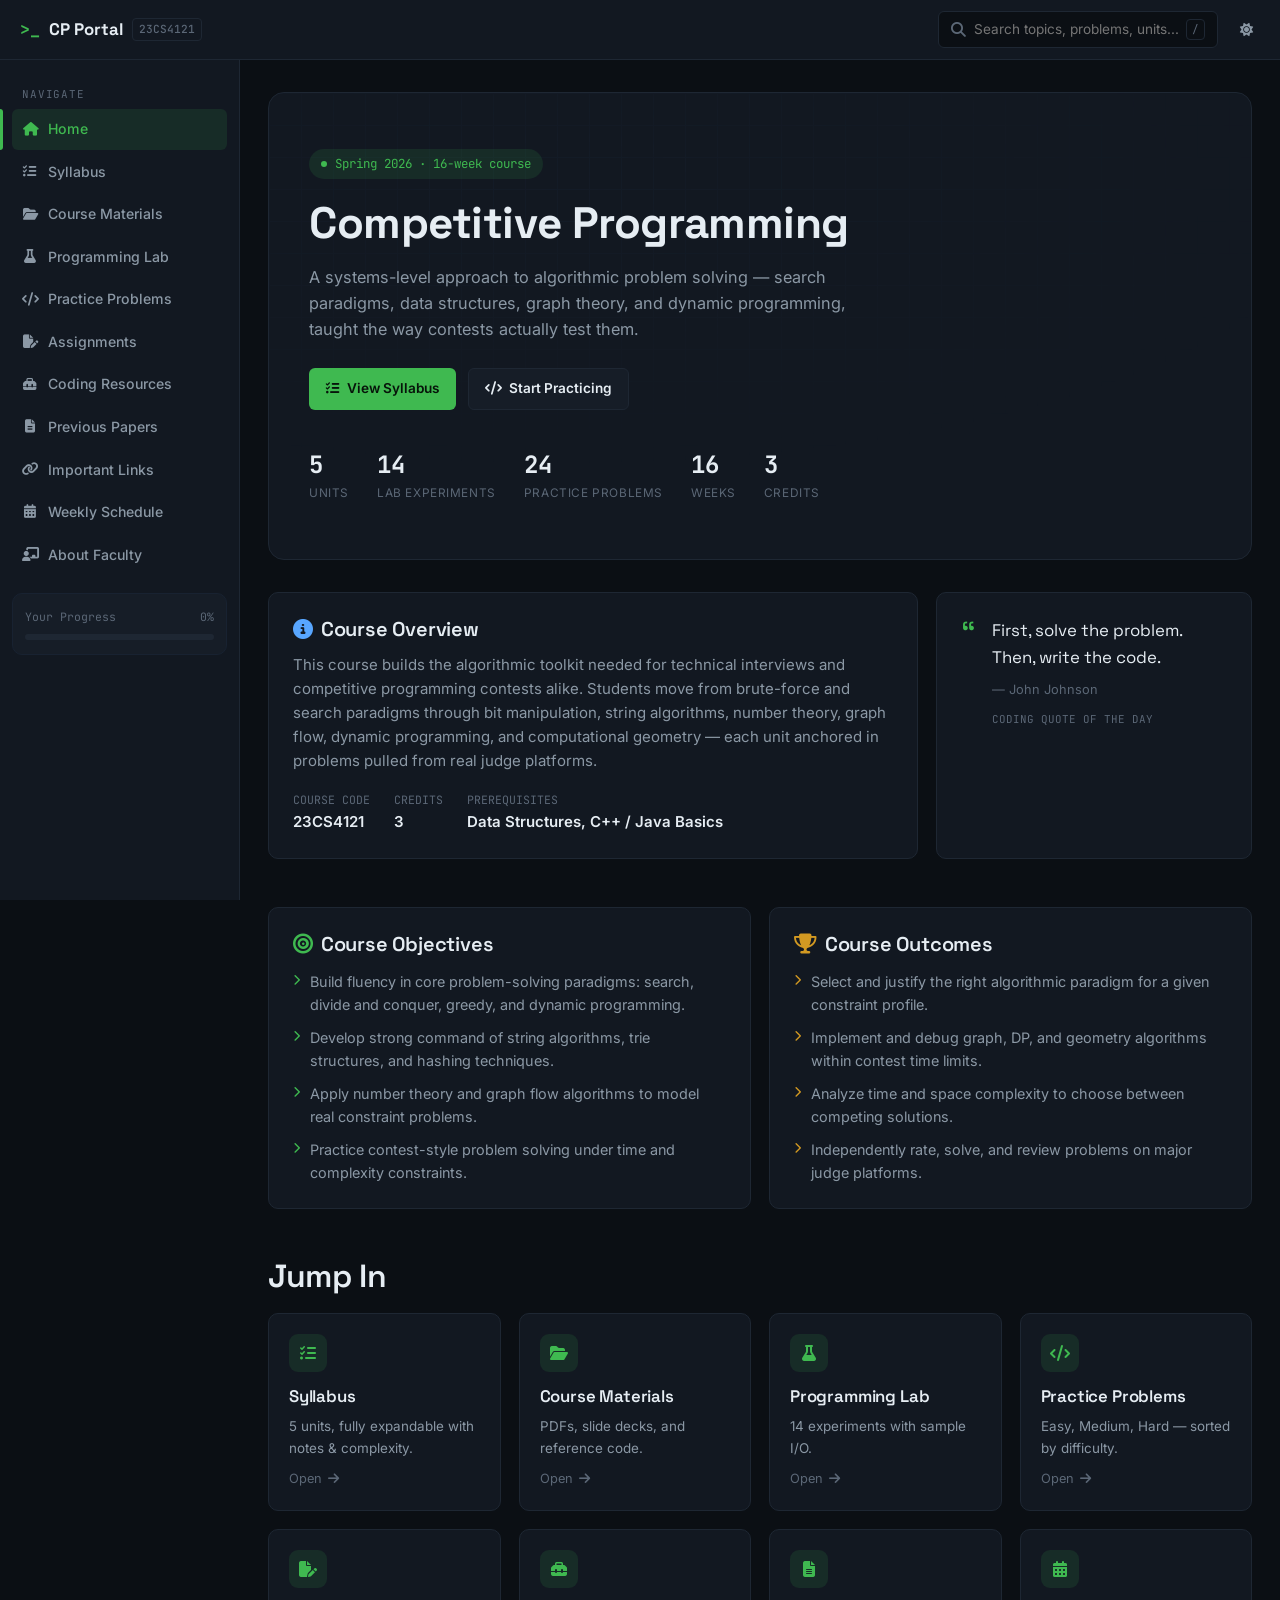
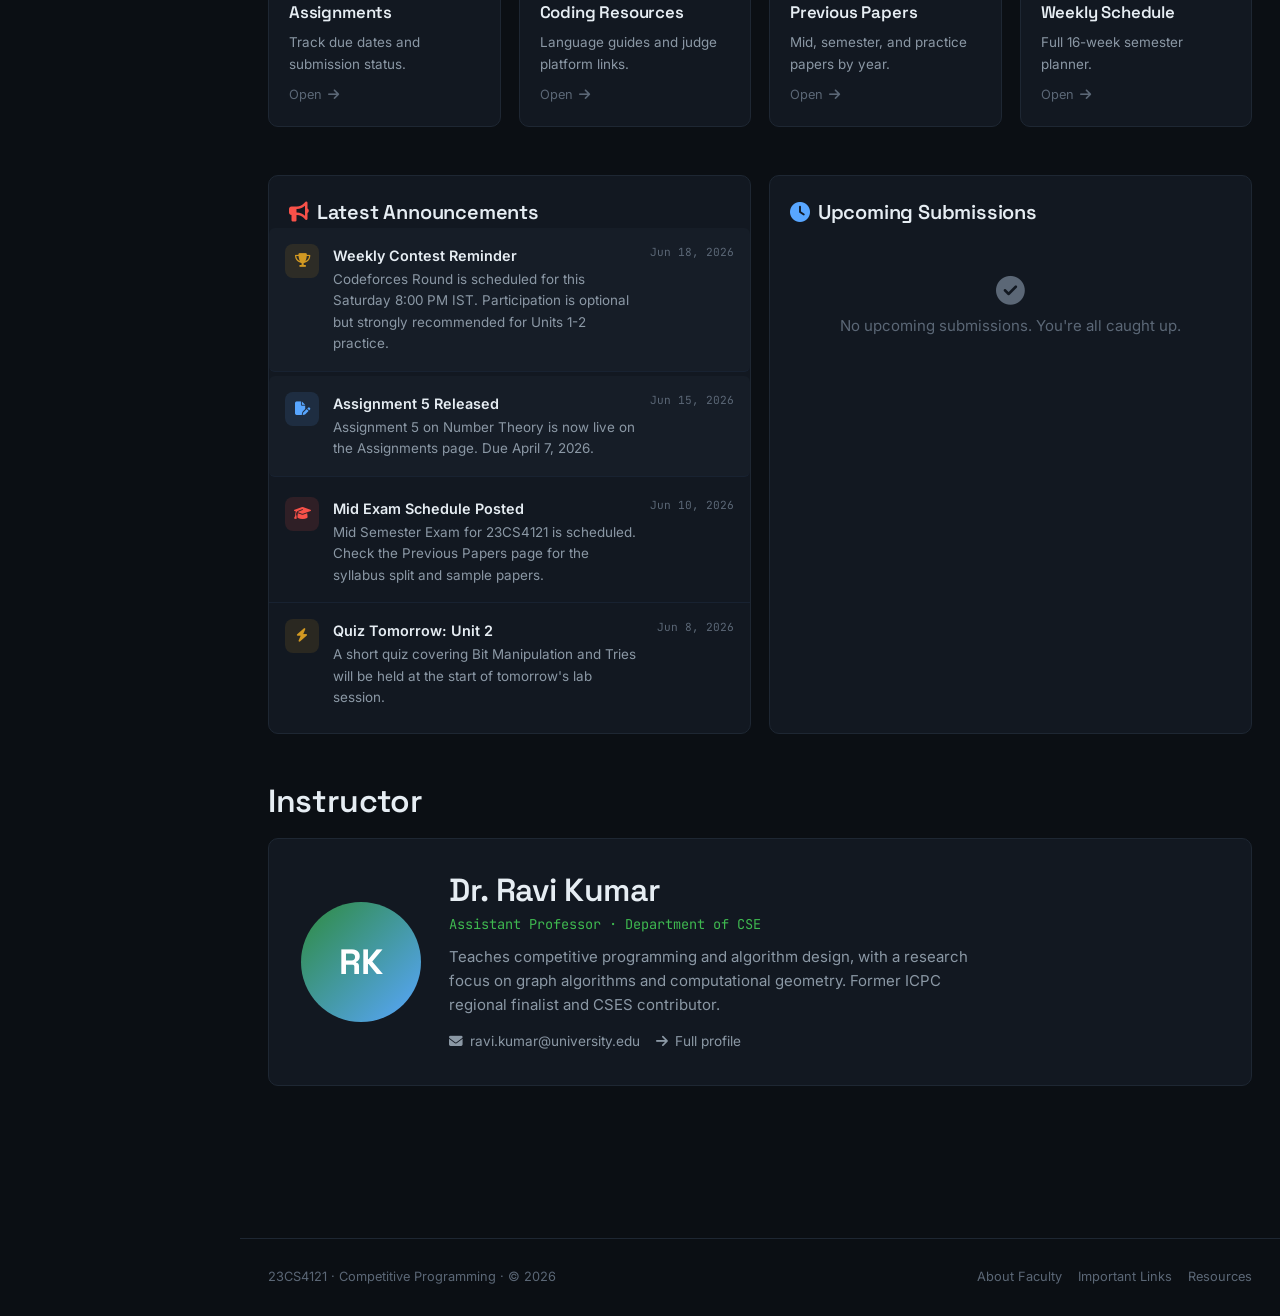
==== competitive-programming/index.html @ f21e9516 "Updated tile structure" ====
<!DOCTYPE html>
<html lang="en">
<head>
<meta charset="UTF-8" />
<meta name="viewport" content="width=device-width, initial-scale=1.0" />
<title>Competitive Programming Portal · 23CS4121</title>
<meta name="description" content="Course portal for Competitive Programming (23CS4121) — syllabus, materials, practice problems, lab experiments, and assignments." />
<link rel="stylesheet" href="css/styles.css" />
<link rel="stylesheet" href="https://cdnjs.cloudflare.com/ajax/libs/font-awesome/6.5.1/css/all.min.css" />
</head>
<body>

<div id="topbarRoot" class="topbar"></div>
<div id="sidebarRoot" class="sidebar"></div>

<div class="main-content">
  <div class="page-container">

    <!-- ===================== HERO ===================== -->
    <section class="hero reveal">
      <div class="hero-content">
        <div class="hero-tag"><span class="dot"></span> Spring 2026 · 16-week course</div>
        <h1>Competitive Programming</h1>
        <p class="hero-desc">A systems-level approach to algorithmic problem solving — search paradigms, data structures, graph theory, and dynamic programming, taught the way contests actually test them.</p>
        <div class="hero-actions">
          <a href="syllabus.html" class="btn btn-primary"><i class="fa-solid fa-list-check"></i> View Syllabus</a>
          <a href="practice.html" class="btn btn-secondary"><i class="fa-solid fa-code"></i> Start Practicing</a>
        </div>
        <div class="hero-stats">
          <div class="hero-stat"><div class="num">5</div><div class="label">Units</div></div>
          <div class="hero-stat"><div class="num">14</div><div class="label">Lab Experiments</div></div>
          <div class="hero-stat"><div class="num">24</div><div class="label">Practice Problems</div></div>
          <div class="hero-stat"><div class="num">16</div><div class="label">Weeks</div></div>
          <div class="hero-stat"><div class="num">3</div><div class="label">Credits</div></div>
        </div>
      </div>
    </section>

    <!-- ===================== COURSE OVERVIEW ===================== -->
    <section class="section reveal">
      <div class="grid grid-3">
        <div class="card" style="grid-column: span 2; padding: 24px;">
          <h3 style="margin-bottom:12px;"><i class="fa-solid fa-circle-info" style="color:var(--info);margin-right:8px;"></i>Course Overview</h3>
          <p>This course builds the algorithmic toolkit needed for technical interviews and competitive programming contests alike. Students move from brute-force and search paradigms through bit manipulation, string algorithms, number theory, graph flow, dynamic programming, and computational geometry — each unit anchored in problems pulled from real judge platforms.</p>
          <div style="display:flex;gap:24px;margin-top:18px;flex-wrap:wrap;">
            <div><div class="text-faint mono" style="font-size:0.72rem;">COURSE CODE</div><div style="font-weight:600;">23CS4121</div></div>
            <div><div class="text-faint mono" style="font-size:0.72rem;">CREDITS</div><div style="font-weight:600;">3</div></div>
            <div><div class="text-faint mono" style="font-size:0.72rem;">PREREQUISITES</div><div style="font-weight:600;">Data Structures, C++ / Java Basics</div></div>
          </div>
        </div>
        <div class="card quote-block" id="quoteBlock">
          <!-- filled by JS: coding quote of the day -->
        </div>
      </div>
    </section>

    <!-- ===================== OBJECTIVES & OUTCOMES ===================== -->
    <section class="section reveal">
      <div class="grid grid-2">
        <div class="card" style="padding:24px;">
          <h3 style="margin-bottom:14px;"><i class="fa-solid fa-bullseye" style="color:var(--ac);margin-right:8px;"></i>Course Objectives</h3>
          <ul style="display:flex;flex-direction:column;gap:10px;">
            <li style="display:flex;gap:10px;font-size:0.9rem;color:var(--text-dim);"><i class="fa-solid fa-chevron-right" style="color:var(--ac);font-size:0.7rem;margin-top:5px;"></i>Build fluency in core problem-solving paradigms: search, divide and conquer, greedy, and dynamic programming.</li>
            <li style="display:flex;gap:10px;font-size:0.9rem;color:var(--text-dim);"><i class="fa-solid fa-chevron-right" style="color:var(--ac);font-size:0.7rem;margin-top:5px;"></i>Develop strong command of string algorithms, trie structures, and hashing techniques.</li>
            <li style="display:flex;gap:10px;font-size:0.9rem;color:var(--text-dim);"><i class="fa-solid fa-chevron-right" style="color:var(--ac);font-size:0.7rem;margin-top:5px;"></i>Apply number theory and graph flow algorithms to model real constraint problems.</li>
            <li style="display:flex;gap:10px;font-size:0.9rem;color:var(--text-dim);"><i class="fa-solid fa-chevron-right" style="color:var(--ac);font-size:0.7rem;margin-top:5px;"></i>Practice contest-style problem solving under time and complexity constraints.</li>
          </ul>
        </div>
        <div class="card" style="padding:24px;">
          <h3 style="margin-bottom:14px;"><i class="fa-solid fa-trophy" style="color:var(--pending);margin-right:8px;"></i>Course Outcomes</h3>
          <ul style="display:flex;flex-direction:column;gap:10px;">
            <li style="display:flex;gap:10px;font-size:0.9rem;color:var(--text-dim);"><i class="fa-solid fa-chevron-right" style="color:var(--pending);font-size:0.7rem;margin-top:5px;"></i>Select and justify the right algorithmic paradigm for a given constraint profile.</li>
            <li style="display:flex;gap:10px;font-size:0.9rem;color:var(--text-dim);"><i class="fa-solid fa-chevron-right" style="color:var(--pending);font-size:0.7rem;margin-top:5px;"></i>Implement and debug graph, DP, and geometry algorithms within contest time limits.</li>
            <li style="display:flex;gap:10px;font-size:0.9rem;color:var(--text-dim);"><i class="fa-solid fa-chevron-right" style="color:var(--pending);font-size:0.7rem;margin-top:5px;"></i>Analyze time and space complexity to choose between competing solutions.</li>
            <li style="display:flex;gap:10px;font-size:0.9rem;color:var(--text-dim);"><i class="fa-solid fa-chevron-right" style="color:var(--pending);font-size:0.7rem;margin-top:5px;"></i>Independently rate, solve, and review problems on major judge platforms.</li>
          </ul>
        </div>
      </div>
    </section>

    <!-- ===================== QUICK NAV ===================== -->
    <section class="section reveal">
      <div class="section-head"><h2>Jump In</h2></div>
      <div class="grid grid-4" id="quickNavGrid">
        <!-- filled by JS -->
      </div>
    </section>

    <!-- ===================== ANNOUNCEMENTS + UPCOMING ===================== -->
    <section class="section reveal">
      <div class="grid grid-2">
        <div class="card" style="padding:8px 0;">
          <h3 style="padding:16px 20px 4px;"><i class="fa-solid fa-bullhorn" style="color:var(--wa);margin-right:8px;"></i>Latest Announcements</h3>
          <div id="announcementsList"></div>
        </div>
        <div class="card" style="padding:8px 0;">
          <h3 style="padding:16px 20px 4px;"><i class="fa-solid fa-clock" style="color:var(--info);margin-right:8px;"></i>Upcoming Submissions</h3>
          <div id="upcomingList"></div>
        </div>
      </div>
    </section>

    <!-- ===================== INSTRUCTOR ===================== -->
    <section class="section reveal">
      <div class="section-head"><h2>Instructor</h2></div>
      <div class="card faculty-hero">
        <div class="faculty-avatar">RK</div>
        <div class="faculty-info">
          <h2>Dr. Ravi Kumar</h2>
          <div class="role">Assistant Professor · Department of CSE</div>
          <p style="max-width:520px;">Teaches competitive programming and algorithm design, with a research focus on graph algorithms and computational geometry. Former ICPC regional finalist and CSES contributor.</p>
          <div class="faculty-contact">
            <a href="mailto:ravi.kumar@university.edu"><i class="fa-solid fa-envelope"></i> ravi.kumar@university.edu</a>
            <a href="faculty.html"><i class="fa-solid fa-arrow-right"></i> Full profile</a>
          </div>
        </div>
      </div>
    </section>

  </div>

  <div id="footerRoot" class="site-footer"></div>
</div>

<script src="js/app.js"></script>
<script src="js/index.js"></script>
</body>
</html>
---- competitive-programming/css/styles.css ----
/* ==========================================================================
   COMPETITIVE PROGRAMMING PORTAL — DESIGN SYSTEM
   Aesthetic: online-judge / terminal. Verdict colors (AC green, WA red,
   pending amber) are reserved for status & difficulty — never decoration.
   Monospace is used structurally (nav, stats, unit numbers) not just code.
   ========================================================================== */

/* ---- Font imports ---- */
@import url('https://fonts.googleapis.com/css2?family=Space+Grotesk:wght@400;500;600;700&family=Inter:wght@400;500;600;700&family=JetBrains+Mono:wght@400;500;600;700&display=swap');

/* ---- Design tokens ---- */
:root {
  /* Dark theme (default) */
  --bg: #0B0F14;
  --bg-raised: #121821;
  --bg-overlay: #161D27;
  --panel: #121821;
  --panel-border: #1E2733;
  --panel-border-soft: #182231;
  --text: #E6EDF3;
  --text-dim: #8B98A5;
  --text-faint: #5B6776;

  /* Signature verdict palette */
  --ac: #3FB950;        /* Accepted / Easy / Success */
  --ac-dim: #2E8B3F;
  --ac-bg: rgba(63, 185, 80, 0.12);
  --pending: #D29922;    /* Pending / Medium / Warning */
  --pending-bg: rgba(210, 153, 34, 0.12);
  --wa: #F85149;         /* Wrong Answer / Hard / Danger */
  --wa-bg: rgba(248, 81, 73, 0.12);
  --info: #58A6FF;       /* Links / informational accent */
  --info-bg: rgba(88, 166, 255, 0.12);

  /* Type */
  --font-display: 'Space Grotesk', sans-serif;
  --font-body: 'Inter', sans-serif;
  --font-mono: 'JetBrains Mono', monospace;

  /* Layout */
  --radius-sm: 6px;
  --radius-md: 10px;
  --radius-lg: 16px;
  --sidebar-w: 240px;
  --topbar-h: 60px;
  --max-w: 1280px;

  --shadow-sm: 0 1px 2px rgba(0,0,0,0.4);
  --shadow-md: 0 4px 16px rgba(0,0,0,0.35);
  --shadow-lg: 0 12px 40px rgba(0,0,0,0.45);

  --transition: 180ms cubic-bezier(0.4, 0, 0.2, 1);
}

[data-theme="light"] {
  --bg: #F6F8FA;
  --bg-raised: #FFFFFF;
  --bg-overlay: #FFFFFF;
  --panel: #FFFFFF;
  --panel-border: #D8DEE4;
  --panel-border-soft: #E5E9ED;
  --text: #1B2330;
  --text-dim: #57606A;
  --text-faint: #8B98A5;

  --ac: #1A7F37;
  --ac-dim: #166A2E;
  --ac-bg: rgba(26, 127, 55, 0.10);
  --pending: #9A6700;
  --pending-bg: rgba(154, 103, 0, 0.10);
  --wa: #CF222E;
  --wa-bg: rgba(207, 34, 46, 0.10);
  --info: #0969DA;
  --info-bg: rgba(9, 105, 218, 0.10);

  --shadow-sm: 0 1px 2px rgba(27,35,48,0.06);
  --shadow-md: 0 4px 16px rgba(27,35,48,0.08);
  --shadow-lg: 0 12px 32px rgba(27,35,48,0.12);
}

/* ---- Reset ---- */
* { margin: 0; padding: 0; box-sizing: border-box; }
html { scroll-behavior: smooth; }
body {
  background: var(--bg);
  color: var(--text);
  font-family: var(--font-body);
  font-size: 15px;
  line-height: 1.6;
  -webkit-font-smoothing: antialiased;
  transition: background var(--transition), color var(--transition);
  min-height: 100vh;
}
img { max-width: 100%; display: block; }
a { color: inherit; text-decoration: none; }
ul, ol { list-style: none; }
button { font-family: inherit; cursor: pointer; border: none; background: none; color: inherit; }
input, select, textarea { font-family: inherit; }

@media (prefers-reduced-motion: reduce) {
  *, *::before, *::after {
    animation-duration: 0.001ms !important;
    animation-iteration-count: 1 !important;
    transition-duration: 0.001ms !important;
    scroll-behavior: auto !important;
  }
}

:focus-visible {
  outline: 2px solid var(--info);
  outline-offset: 2px;
  border-radius: 4px;
}

/* ---- Typography ---- */
h1, h2, h3, h4 {
  font-family: var(--font-display);
  font-weight: 600;
  letter-spacing: -0.01em;
  line-height: 1.2;
  color: var(--text);
}
h1 { font-size: clamp(2rem, 4vw, 2.75rem); font-weight: 700; }
h2 { font-size: clamp(1.5rem, 3vw, 2rem); }
h3 { font-size: 1.25rem; }
h4 { font-size: 1.05rem; }
p { color: var(--text-dim); }
.mono { font-family: var(--font-mono); }
.text-dim { color: var(--text-dim); }
.text-faint { color: var(--text-faint); }

/* ---- Layout shell ---- */
.app-shell {
  display: flex;
  min-height: 100vh;
}

/* Top bar — styled like a terminal title bar */
.topbar {
  position: fixed;
  top: 0; left: 0; right: 0;
  height: var(--topbar-h);
  background: var(--bg-raised);
  border-bottom: 1px solid var(--panel-border);
  display: flex;
  align-items: center;
  justify-content: space-between;
  padding: 0 16px 0 20px;
  z-index: 200;
}
.topbar-left { display: flex; align-items: center; gap: 14px; }
.topbar-dots { display: flex; gap: 6px; }
.topbar-dots span {
  width: 10px; height: 10px; border-radius: 50%;
  display: inline-block;
}
.topbar-dots span:nth-child(1) { background: var(--wa); }
.topbar-dots span:nth-child(2) { background: var(--pending); }
.topbar-dots span:nth-child(3) { background: var(--ac); }

.brand {
  display: flex;
  align-items: center;
  gap: 9px;
  font-family: var(--font-display);
  font-weight: 700;
  font-size: 1.05rem;
  color: var(--text);
}
.brand .prompt-symbol {
  color: var(--ac);
  font-family: var(--font-mono);
}
.brand .course-code {
  font-family: var(--font-mono);
  font-size: 0.7rem;
  font-weight: 500;
  color: var(--text-faint);
  border: 1px solid var(--panel-border);
  border-radius: 4px;
  padding: 2px 6px;
}

.topbar-right { display: flex; align-items: center; gap: 10px; }

.icon-btn {
  width: 36px; height: 36px;
  display: flex; align-items: center; justify-content: center;
  border-radius: var(--radius-sm);
  color: var(--text-dim);
  transition: background var(--transition), color var(--transition);
}
.icon-btn:hover { background: var(--bg-overlay); color: var(--text); }

.hamburger { display: none; }

/* Search bar in topbar */
.topbar-search {
  display: flex;
  align-items: center;
  gap: 8px;
  background: var(--bg);
  border: 1px solid var(--panel-border);
  border-radius: var(--radius-sm);
  padding: 7px 12px;
  width: 280px;
  color: var(--text-faint);
  transition: border-color var(--transition);
}
.topbar-search:focus-within { border-color: var(--info); }
.topbar-search input {
  background: none;
  border: none;
  color: var(--text);
  font-size: 0.85rem;
  width: 100%;
  outline: none;
}
.topbar-search .kbd-hint {
  font-family: var(--font-mono);
  font-size: 0.68rem;
  border: 1px solid var(--panel-border);
  border-radius: 4px;
  padding: 1px 5px;
  color: var(--text-faint);
  white-space: nowrap;
}

/* Sidebar (desktop) */
.sidebar {
  position: fixed;
  top: var(--topbar-h);
  left: 0;
  bottom: 0;
  width: var(--sidebar-w);
  background: var(--bg-raised);
  border-right: 1px solid var(--panel-border);
  overflow-y: auto;
  padding: 18px 12px 24px;
  z-index: 150;
}
.sidebar-section-label {
  font-family: var(--font-mono);
  font-size: 0.68rem;
  text-transform: uppercase;
  letter-spacing: 0.08em;
  color: var(--text-faint);
  padding: 8px 10px 6px;
}
.sidebar nav a {
  display: flex;
  align-items: center;
  gap: 10px;
  padding: 9px 10px;
  border-radius: var(--radius-sm);
  color: var(--text-dim);
  font-size: 0.88rem;
  font-weight: 500;
  margin-bottom: 2px;
  transition: background var(--transition), color var(--transition);
  position: relative;
}
.sidebar nav a i { width: 16px; text-align: center; font-size: 0.85rem; }
.sidebar nav a:hover { background: var(--bg-overlay); color: var(--text); }
.sidebar nav a.active {
  background: var(--ac-bg);
  color: var(--ac);
}
.sidebar nav a.active::before {
  content: '';
  position: absolute;
  left: -12px;
  top: 0; bottom: 0;
  width: 3px;
  background: var(--ac);
  border-radius: 0 3px 3px 0;
}

.sidebar-progress {
  margin-top: 18px;
  padding: 14px 12px;
  background: var(--bg-overlay);
  border: 1px solid var(--panel-border-soft);
  border-radius: var(--radius-md);
}
.sidebar-progress-label {
  font-size: 0.72rem;
  color: var(--text-faint);
  font-family: var(--font-mono);
  margin-bottom: 8px;
  display: flex;
  justify-content: space-between;
}
.progress-track {
  height: 6px;
  border-radius: 3px;
  background: var(--panel-border);
  overflow: hidden;
}
.progress-fill {
  height: 100%;
  background: linear-gradient(90deg, var(--ac-dim), var(--ac));
  border-radius: 3px;
  transition: width 500ms cubic-bezier(0.4, 0, 0.2, 1);
}

/* Main content */
.main-content {
  margin-left: var(--sidebar-w);
  margin-top: var(--topbar-h);
  flex: 1;
  width: calc(100% - var(--sidebar-w));
  min-height: calc(100vh - var(--topbar-h));
}

.page-container {
  max-width: var(--max-w);
  margin: 0 auto;
  padding: 32px 28px 64px;
}

.page-header {
  margin-bottom: 28px;
}
.page-eyebrow {
  font-family: var(--font-mono);
  font-size: 0.75rem;
  color: var(--ac);
  text-transform: uppercase;
  letter-spacing: 0.08em;
  margin-bottom: 8px;
  display: flex;
  align-items: center;
  gap: 8px;
}
.page-eyebrow::before { content: '$'; color: var(--text-faint); }
.page-header p.lede {
  margin-top: 8px;
  max-width: 640px;
  font-size: 0.98rem;
}

/* ---- Buttons ---- */
.btn {
  display: inline-flex;
  align-items: center;
  gap: 7px;
  padding: 9px 16px;
  border-radius: var(--radius-sm);
  font-size: 0.85rem;
  font-weight: 600;
  font-family: var(--font-body);
  transition: all var(--transition);
  border: 1px solid transparent;
  white-space: nowrap;
}
.btn-primary {
  background: var(--ac);
  color: #07140A;
}
.btn-primary:hover { background: var(--ac-dim); transform: translateY(-1px); }
.btn-secondary {
  background: var(--bg-overlay);
  color: var(--text);
  border-color: var(--panel-border);
}
.btn-secondary:hover { border-color: var(--text-faint); }
.btn-ghost {
  color: var(--text-dim);
  padding: 9px 12px;
}
.btn-ghost:hover { color: var(--text); }
.btn-sm { padding: 6px 11px; font-size: 0.78rem; }
.btn:disabled { opacity: 0.5; cursor: not-allowed; }

/* ---- Cards / panels ---- */
.card {
  background: var(--panel);
  border: 1px solid var(--panel-border);
  border-radius: var(--radius-md);
  transition: border-color var(--transition), transform var(--transition), box-shadow var(--transition);
}
.card-hover:hover {
  border-color: var(--text-faint);
  transform: translateY(-2px);
  box-shadow: var(--shadow-md);
}

/* Glass variant for hero/feature surfaces */
.glass {
  background: rgba(18, 24, 33, 0.6);
  backdrop-filter: blur(14px);
  -webkit-backdrop-filter: blur(14px);
  border: 1px solid rgba(255,255,255,0.08);
}
[data-theme="light"] .glass {
  background: rgba(255,255,255,0.7);
  border: 1px solid rgba(27,35,48,0.06);
}

/* ---- Badges / tags ---- */
.badge {
  display: inline-flex;
  align-items: center;
  gap: 5px;
  font-family: var(--font-mono);
  font-size: 0.7rem;
  font-weight: 600;
  padding: 3px 8px;
  border-radius: 5px;
  letter-spacing: 0.02em;
}
.badge-ac { background: var(--ac-bg); color: var(--ac); }
.badge-pending { background: var(--pending-bg); color: var(--pending); }
.badge-wa { background: var(--wa-bg); color: var(--wa); }
.badge-info { background: var(--info-bg); color: var(--info); }
.badge-neutral { background: var(--bg-overlay); color: var(--text-dim); border: 1px solid var(--panel-border); }

.tag {
  display: inline-block;
  font-size: 0.72rem;
  padding: 3px 9px;
  border-radius: 20px;
  background: var(--bg-overlay);
  color: var(--text-dim);
  border: 1px solid var(--panel-border-soft);
}

/* Difficulty pills - use verdict colors purposefully */
.diff-easy { color: var(--ac); }
.diff-medium { color: var(--pending); }
.diff-hard { color: var(--wa); }

/* ---- Hero ---- */
.hero {
  position: relative;
  border-radius: var(--radius-lg);
  padding: 56px 40px;
  overflow: hidden;
  background: var(--bg-raised);
  border: 1px solid var(--panel-border);
  margin-bottom: 32px;
}
.hero::before {
  content: '';
  position: absolute;
  inset: 0;
  background-image:
    linear-gradient(var(--panel-border-soft) 1px, transparent 1px),
    linear-gradient(90deg, var(--panel-border-soft) 1px, transparent 1px);
  background-size: 32px 32px;
  opacity: 0.4;
  mask-image: radial-gradient(ellipse 80% 60% at 30% 20%, black, transparent);
}
.hero-content { position: relative; z-index: 1; max-width: 680px; }
.hero-tag {
  display: inline-flex;
  align-items: center;
  gap: 8px;
  font-family: var(--font-mono);
  font-size: 0.78rem;
  color: var(--ac);
  background: var(--ac-bg);
  padding: 5px 12px;
  border-radius: 20px;
  margin-bottom: 18px;
}
.hero-tag .dot {
  width: 6px; height: 6px; border-radius: 50%;
  background: var(--ac);
  animation: pulse-dot 2s infinite;
}
@keyframes pulse-dot {
  0%, 100% { opacity: 1; }
  50% { opacity: 0.3; }
}
.hero h1 { margin-bottom: 14px; }
.hero p.hero-desc { font-size: 1.02rem; max-width: 560px; margin-bottom: 26px; }
.hero-actions { display: flex; gap: 12px; flex-wrap: wrap; }
.hero-stats {
  display: flex;
  gap: 28px;
  margin-top: 36px;
  flex-wrap: wrap;
}
.hero-stat .num {
  font-family: var(--font-mono);
  font-size: 1.5rem;
  font-weight: 700;
  color: var(--text);
}
.hero-stat .label {
  font-size: 0.74rem;
  color: var(--text-faint);
  text-transform: uppercase;
  letter-spacing: 0.05em;
}

/* ---- Grid utilities ---- */
.grid {
  display: grid;
  gap: 18px;
}
.grid-2 { grid-template-columns: repeat(2, 1fr); }
.grid-3 { grid-template-columns: repeat(3, 1fr); }
.grid-4 { grid-template-columns: repeat(4, 1fr); }
.grid-auto { grid-template-columns: repeat(auto-fill, minmax(260px, 1fr)); }

.section { margin-bottom: 48px; }
.section-head {
  display: flex;
  align-items: baseline;
  justify-content: space-between;
  margin-bottom: 18px;
  gap: 12px;
  flex-wrap: wrap;
}
.section-head h2 { display: flex; align-items: center; gap: 10px; }
.section-head .unit-no {
  font-family: var(--font-mono);
  color: var(--text-faint);
  font-size: 0.9rem;
}

/* ---- Quick nav cards (homepage) ---- */
.nav-card {
  padding: 20px;
  display: flex;
  flex-direction: column;
  gap: 10px;
}
.nav-card .icon-wrap {
  width: 38px; height: 38px;
  border-radius: 9px;
  display: flex; align-items: center; justify-content: center;
  background: var(--ac-bg);
  color: var(--ac);
  font-size: 1rem;
}
.nav-card h4 { margin-top: 4px; }
.nav-card p { font-size: 0.84rem; }
.nav-card .arrow { margin-top: auto; color: var(--text-faint); font-size: 0.8rem; display: flex; align-items: center; gap: 6px; transition: gap var(--transition), color var(--transition); }
.nav-card:hover .arrow { gap: 10px; color: var(--ac); }

/* ---- Announcement list ---- */
.announcement {
  display: flex;
  gap: 14px;
  padding: 16px;
  border-bottom: 1px solid var(--panel-border-soft);
}
.announcement:last-child { border-bottom: none; }
.announcement .a-icon {
  width: 34px; height: 34px;
  border-radius: 8px;
  display: flex; align-items: center; justify-content: center;
  flex-shrink: 0;
  font-size: 0.85rem;
}
.announcement .a-body { flex: 1; min-width: 0; }
.announcement .a-title { font-weight: 600; font-size: 0.9rem; margin-bottom: 2px; }
.announcement .a-msg { font-size: 0.84rem; color: var(--text-dim); }
.announcement .a-date { font-family: var(--font-mono); font-size: 0.7rem; color: var(--text-faint); white-space: nowrap; }
.announcement.pinned { background: var(--bg-overlay); border-radius: var(--radius-sm); margin-bottom: 4px; }

/* ---- Accordion (Syllabus) ---- */
.accordion-item {
  border: 1px solid var(--panel-border);
  border-radius: var(--radius-md);
  margin-bottom: 12px;
  overflow: hidden;
  background: var(--panel);
}
.accordion-header {
  display: flex;
  align-items: center;
  justify-content: space-between;
  padding: 18px 20px;
  cursor: pointer;
  user-select: none;
}
.accordion-header-left { display: flex; align-items: center; gap: 16px; }
.unit-badge {
  font-family: var(--font-mono);
  font-weight: 700;
  font-size: 0.95rem;
  color: var(--ac);
  background: var(--ac-bg);
  width: 42px; height: 42px;
  border-radius: 10px;
  display: flex; align-items: center; justify-content: center;
  flex-shrink: 0;
}
.accordion-header h3 { margin-bottom: 3px; }
.accordion-header .unit-summary { font-size: 0.82rem; color: var(--text-dim); max-width: 480px; }
.accordion-chevron {
  color: var(--text-faint);
  transition: transform var(--transition);
  flex-shrink: 0;
}
.accordion-item.open .accordion-chevron { transform: rotate(180deg); }
.accordion-body {
  max-height: 0;
  overflow: hidden;
  transition: max-height 350ms cubic-bezier(0.4, 0, 0.2, 1);
}
.accordion-item.open .accordion-body { max-height: 3000px; }
.accordion-body-inner { padding: 0 20px 20px; }

.topic-group { margin-top: 14px; }
.topic-group-heading {
  font-family: var(--font-mono);
  font-size: 0.72rem;
  text-transform: uppercase;
  letter-spacing: 0.07em;
  color: var(--text-faint);
  margin-bottom: 8px;
  padding-bottom: 6px;
  border-bottom: 1px solid var(--panel-border-soft);
}
.topic-row {
  display: flex;
  align-items: center;
  gap: 12px;
  padding: 11px 12px;
  border-radius: var(--radius-sm);
  transition: background var(--transition);
}
.topic-row:hover { background: var(--bg-overlay); }
.topic-check {
  width: 18px; height: 18px;
  border: 1.5px solid var(--panel-border);
  border-radius: 5px;
  flex-shrink: 0;
  display: flex; align-items: center; justify-content: center;
  transition: all var(--transition);
}
.topic-check.checked {
  background: var(--ac);
  border-color: var(--ac);
  color: #07140A;
}
.topic-name { flex: 1; font-size: 0.88rem; font-weight: 500; }
.topic-complexity {
  font-family: var(--font-mono);
  font-size: 0.74rem;
  color: var(--text-faint);
  background: var(--bg-overlay);
  padding: 2px 8px;
  border-radius: 5px;
}
.topic-resources { display: flex; gap: 4px; }
.topic-resources button {
  width: 28px; height: 28px;
  display: flex; align-items: center; justify-content: center;
  border-radius: 6px;
  color: var(--text-faint);
  font-size: 0.78rem;
  transition: all var(--transition);
}
.topic-resources button:hover { background: var(--bg-overlay); color: var(--info); }
.topic-resources button.bookmark-active { color: var(--pending); }

/* ---- Tabs ---- */
.tabs {
  display: flex;
  gap: 4px;
  border-bottom: 1px solid var(--panel-border);
  margin-bottom: 24px;
  overflow-x: auto;
}
.tab-btn {
  padding: 10px 18px;
  font-size: 0.86rem;
  font-weight: 600;
  color: var(--text-dim);
  border-bottom: 2px solid transparent;
  white-space: nowrap;
  transition: color var(--transition), border-color var(--transition);
}
.tab-btn:hover { color: var(--text); }
.tab-btn.active { color: var(--ac); border-color: var(--ac); }
.tab-panel { display: none; }
.tab-panel.active { display: block; animation: fade-in 280ms ease; }
@keyframes fade-in { from { opacity: 0; transform: translateY(6px); } to { opacity: 1; transform: translateY(0); } }

/* ---- Material / problem cards ---- */
.material-card {
  padding: 18px;
  display: flex;
  flex-direction: column;
  gap: 10px;
}
.material-card-top { display: flex; align-items: flex-start; justify-content: space-between; gap: 10px; }
.material-icon {
  width: 36px; height: 36px;
  border-radius: 8px;
  display: flex; align-items: center; justify-content: center;
  background: var(--info-bg);
  color: var(--info);
  flex-shrink: 0;
}
.material-card h4 { font-size: 0.96rem; }
.material-card p { font-size: 0.82rem; }
.material-meta { font-size: 0.74rem; color: var(--text-faint); font-family: var(--font-mono); }
.material-tags { display: flex; gap: 6px; flex-wrap: wrap; margin: 4px 0; }
.material-actions { display: flex; gap: 8px; margin-top: 6px; }

/* ---- Problem card (practice/lab) ---- */
.problem-card {
  padding: 18px;
  display: flex;
  flex-direction: column;
  gap: 12px;
}
.problem-card-top { display: flex; align-items: flex-start; justify-content: space-between; gap: 8px; }
.problem-card h4 { font-size: 0.96rem; line-height: 1.3; }
.problem-meta-row {
  display: flex;
  gap: 14px;
  font-size: 0.78rem;
  color: var(--text-faint);
  flex-wrap: wrap;
}
.problem-meta-row span { display: flex; align-items: center; gap: 5px; }
.problem-actions { display: flex; gap: 8px; flex-wrap: wrap; margin-top: 4px; }

/* ---- Lab experiment detail ---- */
.lab-card {
  padding: 22px;
  margin-bottom: 16px;
}
.lab-card-header {
  display: flex;
  align-items: center;
  justify-content: space-between;
  gap: 10px;
  margin-bottom: 14px;
  cursor: pointer;
}
.lab-card-header h4 { display: flex; align-items: center; gap: 10px; }
.lab-no {
  font-family: var(--font-mono);
  font-size: 0.78rem;
  color: var(--text-faint);
}
.lab-detail { display: none; padding-top: 14px; border-top: 1px solid var(--panel-border-soft); }
.lab-card.open .lab-detail { display: block; animation: fade-in 280ms ease; }
.io-grid {
  display: grid;
  grid-template-columns: 1fr 1fr;
  gap: 14px;
  margin: 14px 0;
}
.io-block {
  background: var(--bg);
  border: 1px solid var(--panel-border);
  border-radius: var(--radius-sm);
  padding: 12px 14px;
}
.io-block .io-label {
  font-family: var(--font-mono);
  font-size: 0.7rem;
  text-transform: uppercase;
  color: var(--text-faint);
  margin-bottom: 6px;
  letter-spacing: 0.05em;
}
.io-block pre {
  font-family: var(--font-mono);
  font-size: 0.82rem;
  color: var(--text);
  white-space: pre-wrap;
  word-break: break-word;
}
.lab-card .constraints {
  font-family: var(--font-mono);
  font-size: 0.78rem;
  color: var(--text-dim);
  background: var(--bg-overlay);
  padding: 8px 12px;
  border-radius: var(--radius-sm);
  margin-bottom: 14px;
}

/* ---- Assignment cards ---- */
.assignment-card {
  padding: 20px;
  display: flex;
  align-items: flex-start;
  gap: 16px;
  margin-bottom: 12px;
}
.assignment-date-block {
  text-align: center;
  background: var(--bg-overlay);
  border: 1px solid var(--panel-border-soft);
  border-radius: var(--radius-sm);
  padding: 10px 14px;
  flex-shrink: 0;
  min-width: 64px;
}
.assignment-date-block .day { font-family: var(--font-mono); font-size: 1.3rem; font-weight: 700; line-height: 1; }
.assignment-date-block .mon { font-size: 0.68rem; color: var(--text-faint); text-transform: uppercase; margin-top: 2px; }
.assignment-body { flex: 1; min-width: 0; }
.assignment-body-top { display: flex; align-items: center; justify-content: space-between; gap: 10px; flex-wrap: wrap; margin-bottom: 6px; }
.assignment-actions { display: flex; gap: 8px; margin-top: 12px; flex-wrap: wrap; align-items: center; }

/* Submission status control */
.status-select {
  font-family: var(--font-mono);
  font-size: 0.76rem;
  padding: 6px 10px;
  border-radius: var(--radius-sm);
  border: 1px solid var(--panel-border);
  background: var(--bg-overlay);
  color: var(--text);
}

/* ---- Weekly planner timeline ---- */
.timeline {
  position: relative;
  padding-left: 28px;
}
.timeline::before {
  content: '';
  position: absolute;
  left: 9px; top: 6px; bottom: 6px;
  width: 2px;
  background: var(--panel-border);
}
.timeline-item {
  position: relative;
  padding-bottom: 22px;
}
.timeline-item:last-child { padding-bottom: 0; }
.timeline-dot {
  position: absolute;
  left: -28px; top: 4px;
  width: 18px; height: 18px;
  border-radius: 50%;
  background: var(--bg-raised);
  border: 2px solid var(--panel-border);
  display: flex; align-items: center; justify-content: center;
}
.timeline-item.has-quiz .timeline-dot { border-color: var(--pending); }
.timeline-item.has-assignment .timeline-dot { border-color: var(--info); }
.timeline-card {
  padding: 16px 18px;
}
.timeline-week-label {
  font-family: var(--font-mono);
  font-size: 0.72rem;
  color: var(--text-faint);
  text-transform: uppercase;
  letter-spacing: 0.05em;
  margin-bottom: 6px;
}
.timeline-topics { display: flex; gap: 6px; flex-wrap: wrap; margin: 8px 0; }
.timeline-meta-row { display: flex; gap: 16px; flex-wrap: wrap; font-size: 0.8rem; margin-top: 8px; }
.timeline-meta-row span { display: flex; align-items: center; gap: 6px; color: var(--text-dim); }

/* ---- Resources page ---- */
.resource-card {
  padding: 22px;
  text-align: center;
  display: flex;
  flex-direction: column;
  align-items: center;
  gap: 10px;
}
.resource-card .platform-icon {
  width: 48px; height: 48px;
  border-radius: 12px;
  display: flex; align-items: center; justify-content: center;
  font-size: 1.3rem;
  background: var(--bg-overlay);
  color: var(--text);
  margin-bottom: 4px;
}
.lang-card { padding: 22px; }
.lang-card-head { display: flex; align-items: center; gap: 12px; margin-bottom: 10px; }
.lang-card-head .lang-icon { font-size: 1.4rem; color: var(--ac); }

/* ---- Faculty page ---- */
.faculty-hero {
  display: flex;
  gap: 28px;
  align-items: center;
  padding: 32px;
  flex-wrap: wrap;
}
.faculty-avatar {
  width: 120px; height: 120px;
  border-radius: 50%;
  background: linear-gradient(135deg, var(--ac-dim), var(--info));
  display: flex; align-items: center; justify-content: center;
  font-family: var(--font-display);
  font-size: 2.2rem;
  font-weight: 700;
  color: #fff;
  flex-shrink: 0;
}
.faculty-info h2 { margin-bottom: 4px; }
.faculty-info .role { color: var(--ac); font-family: var(--font-mono); font-size: 0.85rem; margin-bottom: 10px; }
.faculty-contact { display: flex; gap: 16px; margin-top: 14px; flex-wrap: wrap; }
.faculty-contact a { display: flex; align-items: center; gap: 7px; font-size: 0.85rem; color: var(--text-dim); transition: color var(--transition); }
.faculty-contact a:hover { color: var(--info); }

/* ---- Coding quote ---- */
.quote-block {
  padding: 24px;
  display: flex;
  gap: 16px;
  align-items: flex-start;
}
.quote-block .quote-mark { font-family: var(--font-display); font-size: 2.2rem; color: var(--ac); line-height: 1; }
.quote-block blockquote { font-family: var(--font-display); font-size: 1.05rem; font-style: normal; color: var(--text); margin-bottom: 6px; }
.quote-block cite { font-size: 0.8rem; color: var(--text-faint); font-style: normal; }

/* ---- Progress circle ---- */
.progress-circle-wrap { position: relative; width: 110px; height: 110px; }
.progress-circle-wrap svg { transform: rotate(-90deg); }
.progress-circle-bg { fill: none; stroke: var(--panel-border); stroke-width: 9; }
.progress-circle-fill { fill: none; stroke: var(--ac); stroke-width: 9; stroke-linecap: round; transition: stroke-dashoffset 700ms cubic-bezier(0.4,0,0.2,1); }
.progress-circle-label {
  position: absolute; inset: 0;
  display: flex; flex-direction: column; align-items: center; justify-content: center;
}
.progress-circle-label .pct { font-family: var(--font-mono); font-weight: 700; font-size: 1.3rem; }
.progress-circle-label .sub { font-size: 0.65rem; color: var(--text-faint); }

/* ---- Toast notifications ---- */
.toast-container {
  position: fixed;
  bottom: 22px;
  right: 22px;
  z-index: 500;
  display: flex;
  flex-direction: column;
  gap: 10px;
}
.toast {
  display: flex;
  align-items: center;
  gap: 10px;
  background: var(--bg-raised);
  border: 1px solid var(--panel-border);
  border-left: 3px solid var(--ac);
  border-radius: var(--radius-sm);
  padding: 12px 16px;
  font-size: 0.85rem;
  box-shadow: var(--shadow-lg);
  min-width: 240px;
  animation: toast-in 280ms cubic-bezier(0.4,0,0.2,1);
}
.toast.toast-warn { border-left-color: var(--pending); }
.toast.toast-error { border-left-color: var(--wa); }
@keyframes toast-in {
  from { opacity: 0; transform: translateX(20px); }
  to { opacity: 1; transform: translateX(0); }
}
.toast.leaving { animation: toast-out 220ms ease forwards; }
@keyframes toast-out { to { opacity: 0; transform: translateX(20px); } }

/* ---- Search results overlay ---- */
.search-overlay {
  position: fixed;
  inset: 0;
  background: rgba(0,0,0,0.5);
  z-index: 400;
  display: none;
  align-items: flex-start;
  justify-content: center;
  padding-top: 12vh;
}
.search-overlay.show { display: flex; }
.search-modal {
  background: var(--bg-raised);
  border: 1px solid var(--panel-border);
  border-radius: var(--radius-lg);
  width: 90%;
  max-width: 580px;
  max-height: 60vh;
  overflow-y: auto;
  box-shadow: var(--shadow-lg);
}
.search-modal-input {
  display: flex;
  align-items: center;
  gap: 10px;
  padding: 16px 18px;
  border-bottom: 1px solid var(--panel-border);
}
.search-modal-input input {
  flex: 1;
  background: none;
  border: none;
  color: var(--text);
  font-size: 1rem;
  outline: none;
}
.search-result-item {
  display: flex;
  align-items: center;
  gap: 12px;
  padding: 12px 18px;
  transition: background var(--transition);
}
.search-result-item:hover { background: var(--bg-overlay); }
.search-result-item .src { font-family: var(--font-mono); font-size: 0.68rem; color: var(--text-faint); }
.search-empty { padding: 32px 18px; text-align: center; color: var(--text-faint); font-size: 0.88rem; }

/* ---- Footer ---- */
.site-footer {
  border-top: 1px solid var(--panel-border);
  padding: 28px 28px;
  margin-top: 40px;
  display: flex;
  justify-content: space-between;
  align-items: center;
  flex-wrap: wrap;
  gap: 12px;
  font-size: 0.8rem;
  color: var(--text-faint);
}
.site-footer .footer-links { display: flex; gap: 16px; }
.site-footer a:hover { color: var(--text); }

/* ---- Mobile sidebar overlay ---- */
.sidebar-overlay {
  position: fixed; inset: 0;
  background: rgba(0,0,0,0.5);
  z-index: 140;
  display: none;
}
.sidebar-overlay.show { display: block; }

/* ---- Scroll reveal ---- */
.reveal { opacity: 0; transform: translateY(16px); transition: opacity 500ms ease, transform 500ms ease; }
.reveal.in-view { opacity: 1; transform: translateY(0); }

/* ---- Empty state ---- */
.empty-state {
  text-align: center;
  padding: 48px 20px;
  color: var(--text-faint);
}
.empty-state i { font-size: 1.8rem; margin-bottom: 10px; display: block; }

/* ==========================================================================
   RESPONSIVE
   ========================================================================== */
@media (max-width: 1024px) {
  .grid-4 { grid-template-columns: repeat(2, 1fr); }
  .grid-3 { grid-template-columns: repeat(2, 1fr); }
  .topbar-search { width: 200px; }
}

@media (max-width: 860px) {
  .sidebar {
    transform: translateX(-100%);
    transition: transform var(--transition);
    width: 260px;
  }
  .sidebar.show { transform: translateX(0); box-shadow: var(--shadow-lg); }
  .main-content { margin-left: 0; width: 100%; }
  .hamburger { display: flex; }
  .topbar-search { display: none; }
  .grid-2, .grid-3, .grid-4 { grid-template-columns: 1fr; }
  .io-grid { grid-template-columns: 1fr; }
  .hero { padding: 36px 22px; }
  .faculty-hero { flex-direction: column; text-align: center; align-items: center; }
  .faculty-contact { justify-content: center; }
  .page-container { padding: 24px 16px 48px; }
}

@media (max-width: 480px) {
  .hero-stats { gap: 18px; }
  .assignment-card { flex-direction: column; }
  .assignment-date-block { flex-direction: row; gap: 6px; min-width: unset; align-self: flex-start; }
}
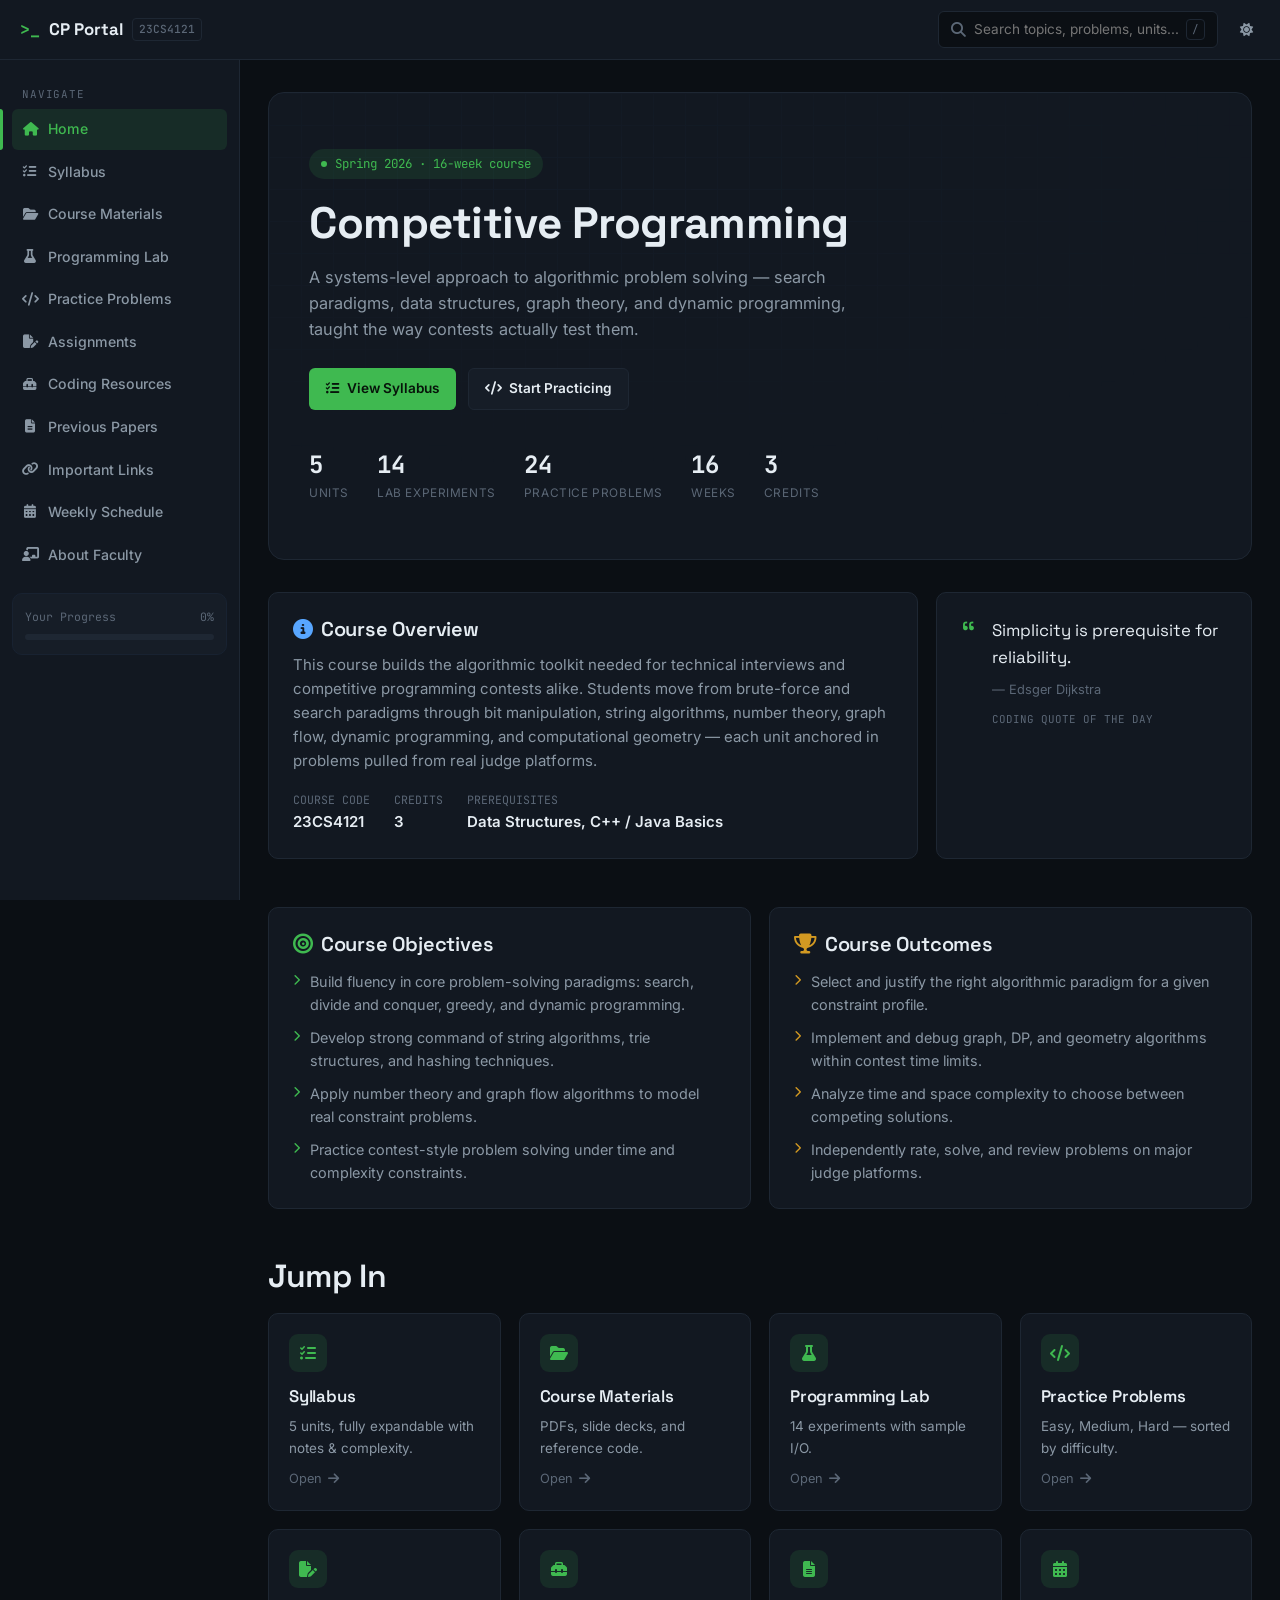
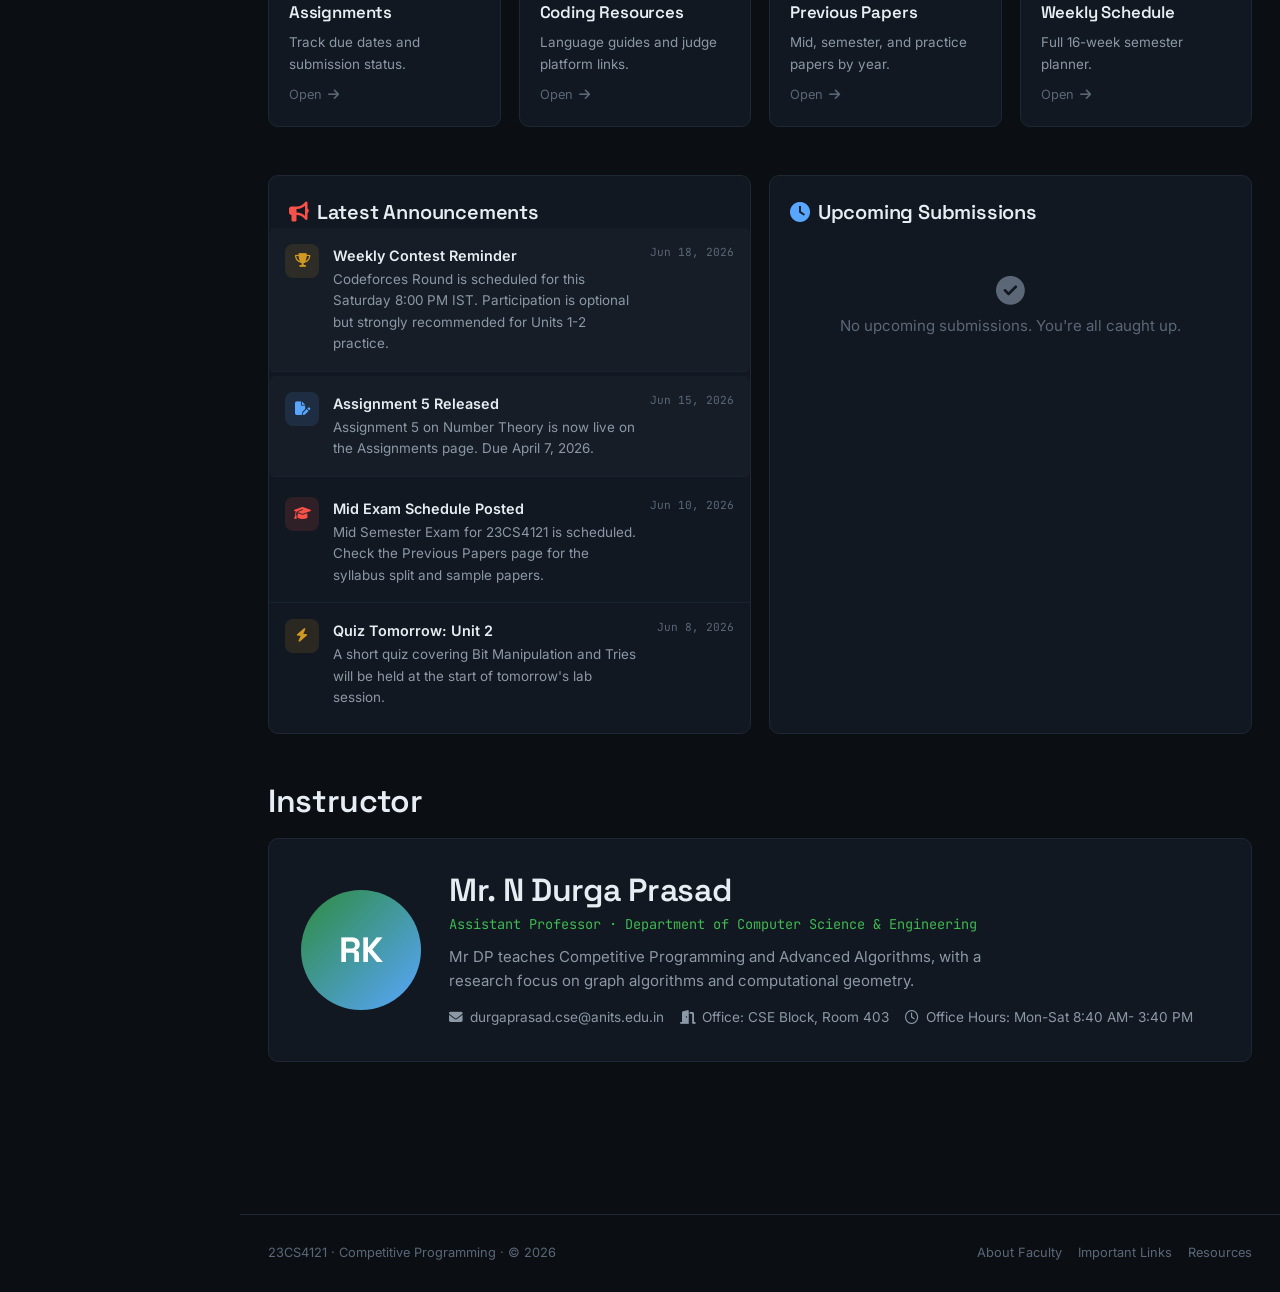
==== commit e865ded1: "faculty and index.html" ====
--- a/competitive-programming/index.html
+++ b/competitive-programming/index.html
@@ -106,14 +106,15 @@
       <div class="card faculty-hero">
         <div class="faculty-avatar">RK</div>
         <div class="faculty-info">
-          <h2>Dr. Ravi Kumar</h2>
-          <div class="role">Assistant Professor · Department of CSE</div>
-          <p style="max-width:520px;">Teaches competitive programming and algorithm design, with a research focus on graph algorithms and computational geometry. Former ICPC regional finalist and CSES contributor.</p>
-          <div class="faculty-contact">
-            <a href="mailto:ravi.kumar@university.edu"><i class="fa-solid fa-envelope"></i> ravi.kumar@university.edu</a>
-            <a href="faculty.html"><i class="fa-solid fa-arrow-right"></i> Full profile</a>
-          </div>
+        <h2>Mr. N Durga Prasad</h2>
+        <div class="role">Assistant Professor · Department of Computer Science & Engineering</div>
+        <p style="max-width:560px;">Mr DP teaches Competitive Programming and Advanced Algorithms, with a research focus on graph algorithms and computational geometry.</p>
+        <div class="faculty-contact">
+          <a href="mailto:durgaprasad.cse@anits.edu.in"><i class="fa-solid fa-envelope"></i> durgaprasad.cse@anits.edu.in</a>
+          <a href="#"><i class="fa-solid fa-door-open"></i> Office: CSE Block, Room 403</a>
+          <a href="#"><i class="fa-regular fa-clock"></i> Office Hours: Mon-Sat 8:40 AM- 3:40 PM</a>
         </div>
+      </div>
       </div>
     </section>
 
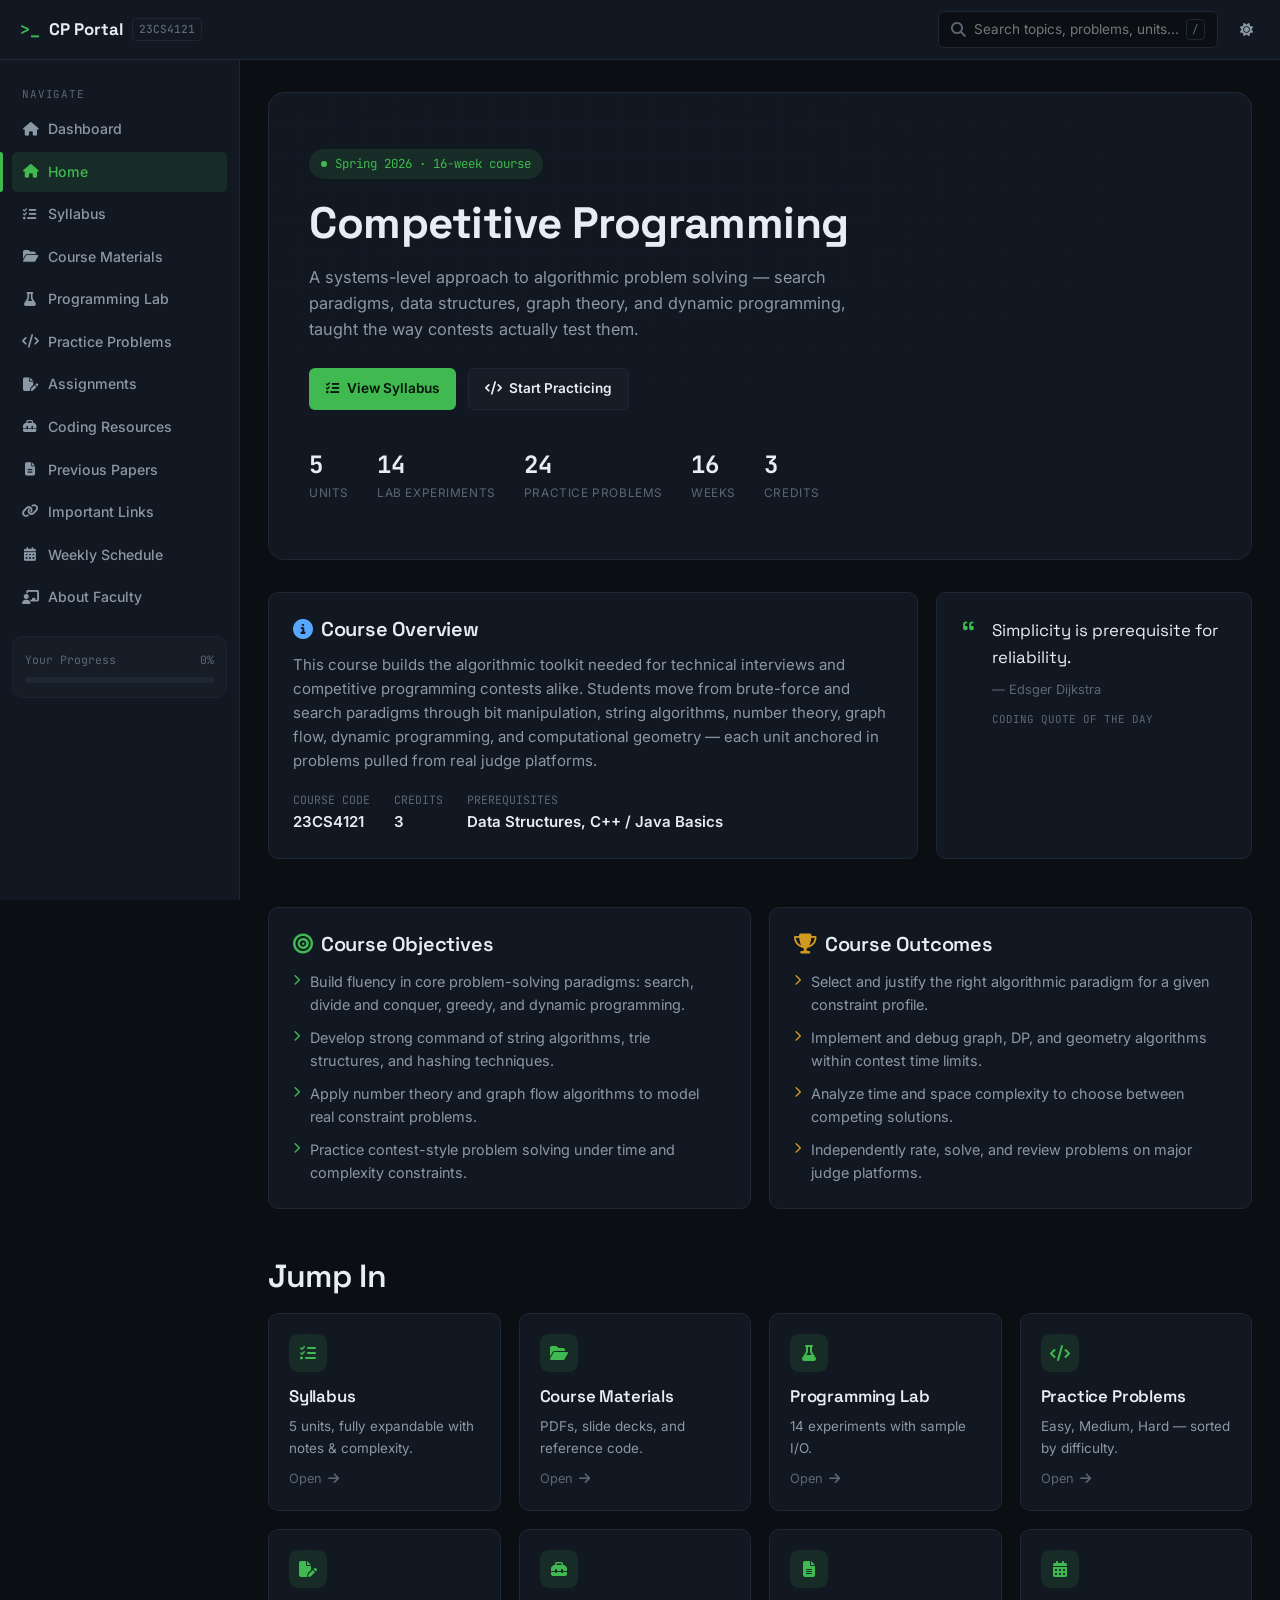
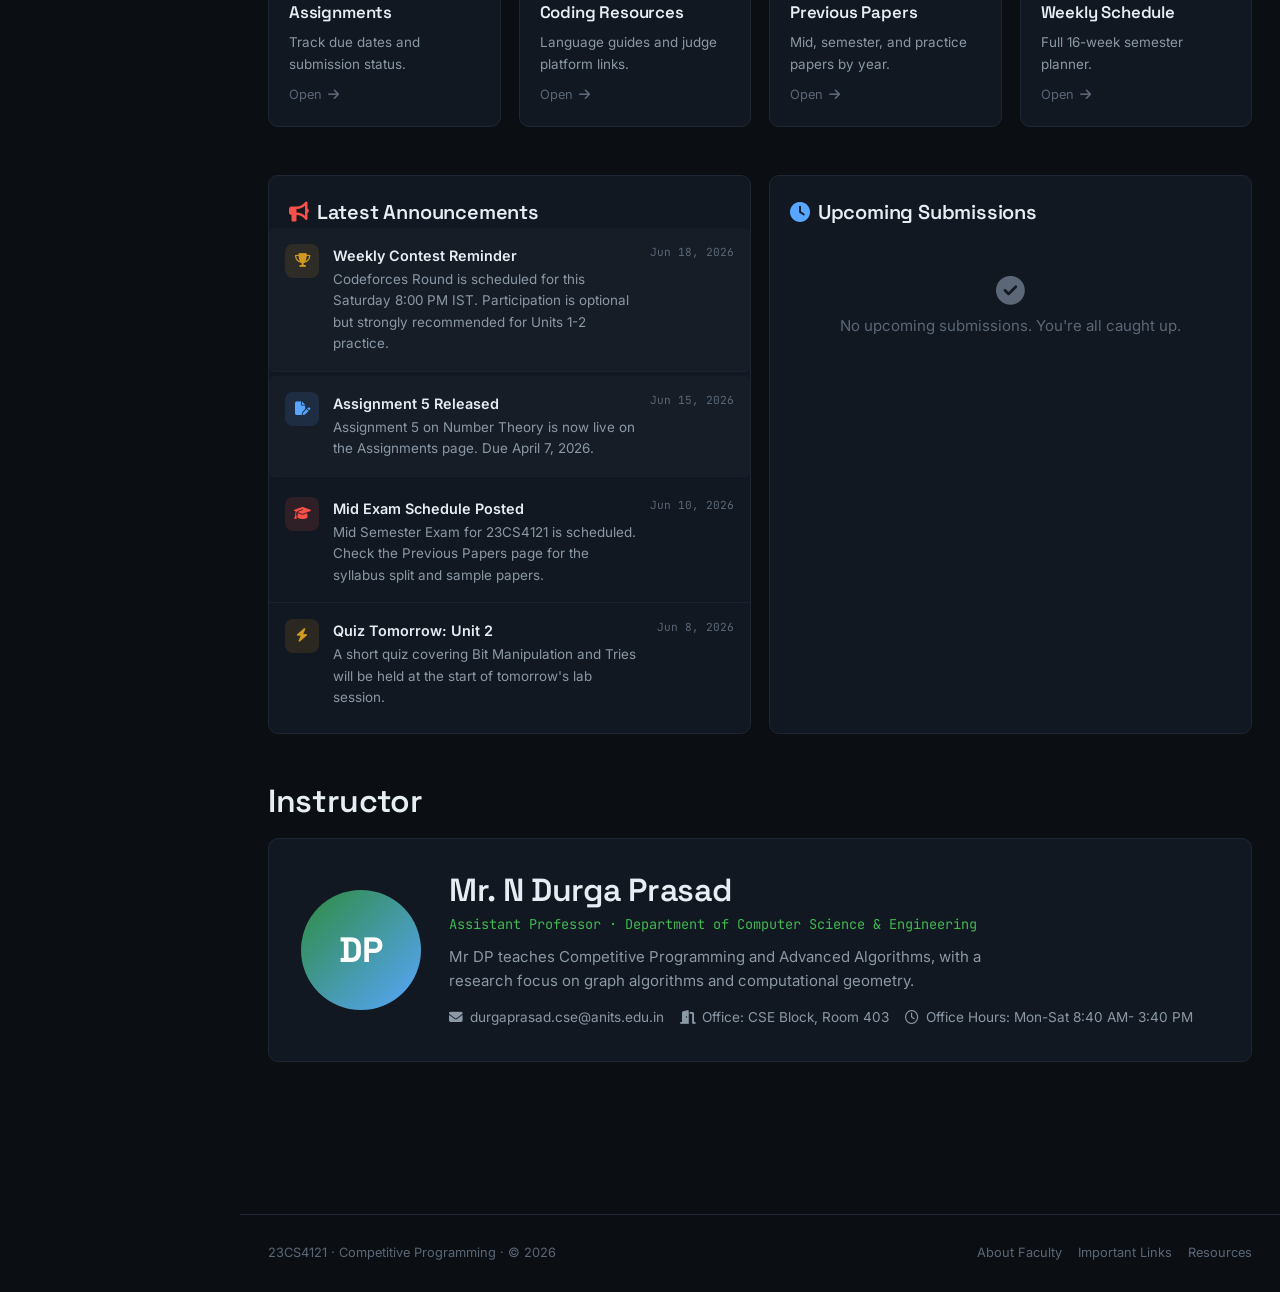
==== commit d65e9ce3: "added Dashboard" ====
--- a/competitive-programming/index.html
+++ b/competitive-programming/index.html
@@ -104,7 +104,7 @@
     <section class="section reveal">
       <div class="section-head"><h2>Instructor</h2></div>
       <div class="card faculty-hero">
-        <div class="faculty-avatar">RK</div>
+        <div class="faculty-avatar">DP</div>
         <div class="faculty-info">
         <h2>Mr. N Durga Prasad</h2>
         <div class="role">Assistant Professor · Department of Computer Science & Engineering</div>
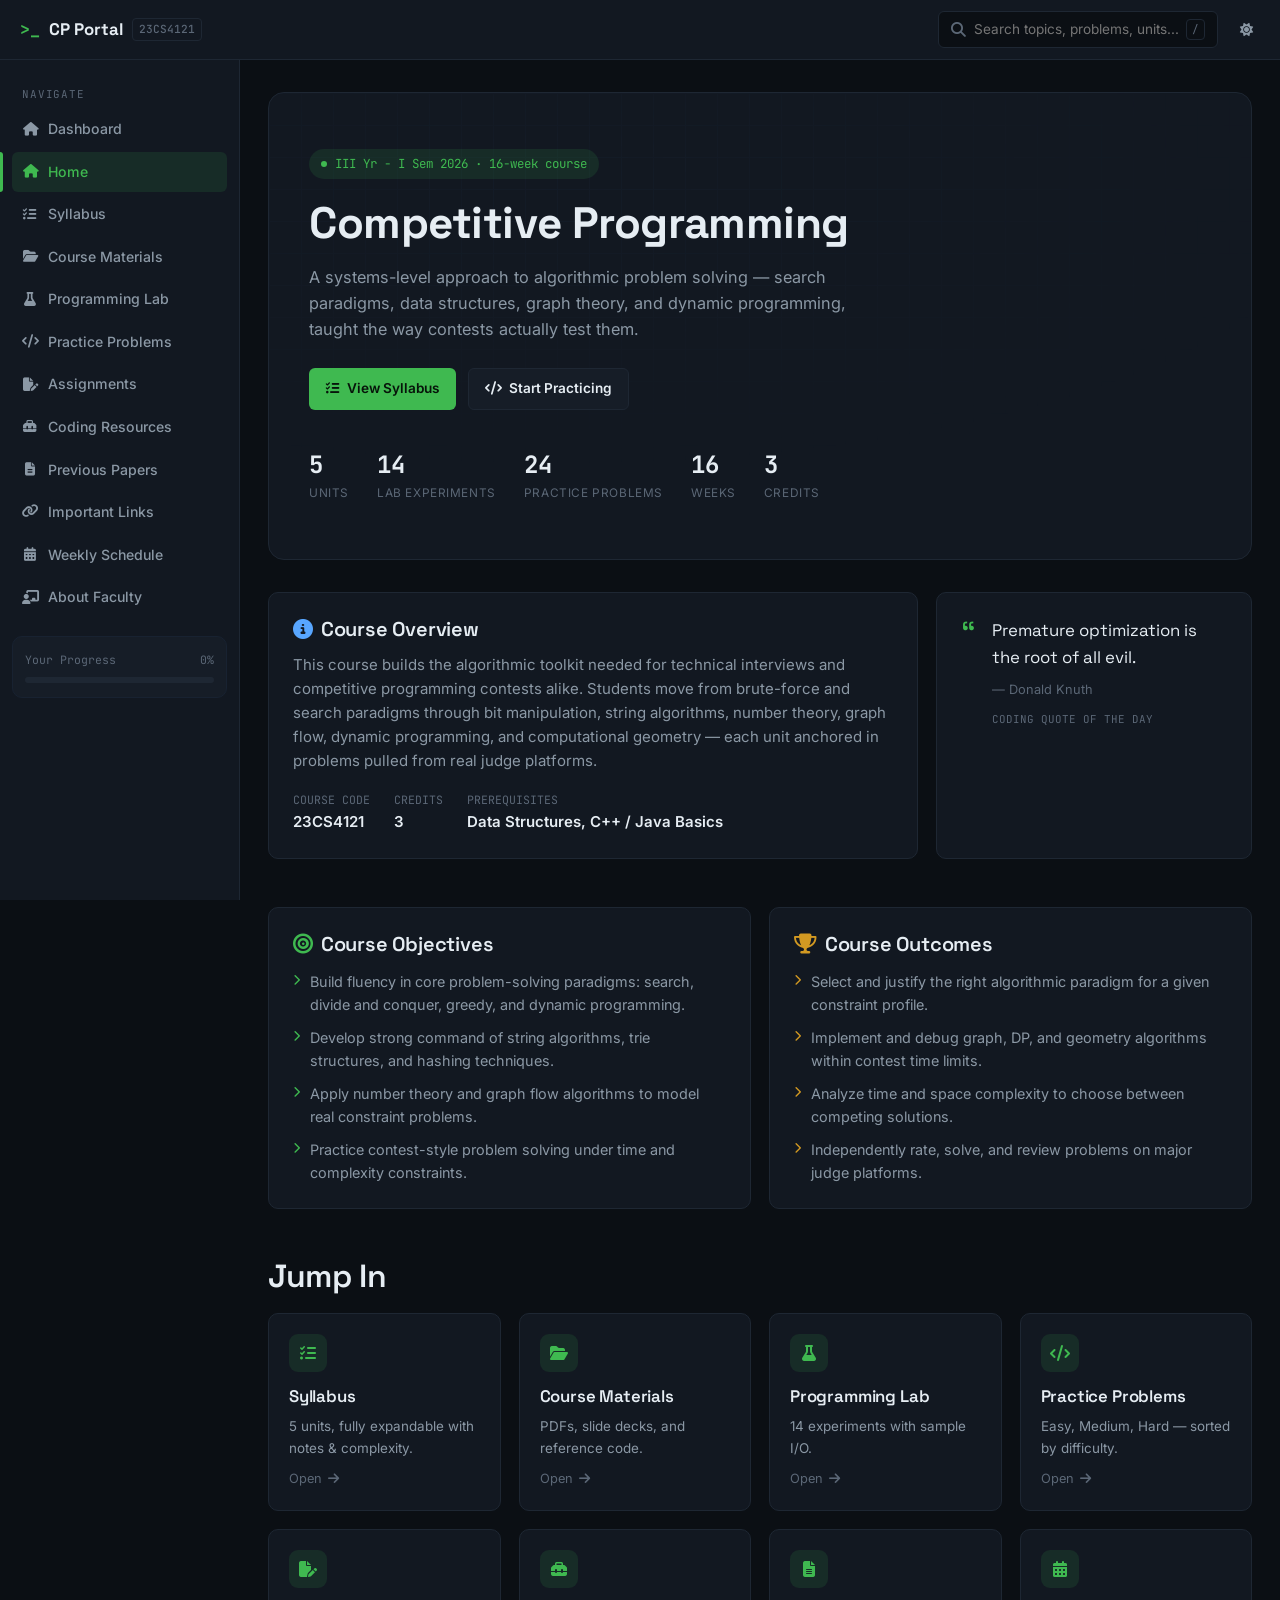
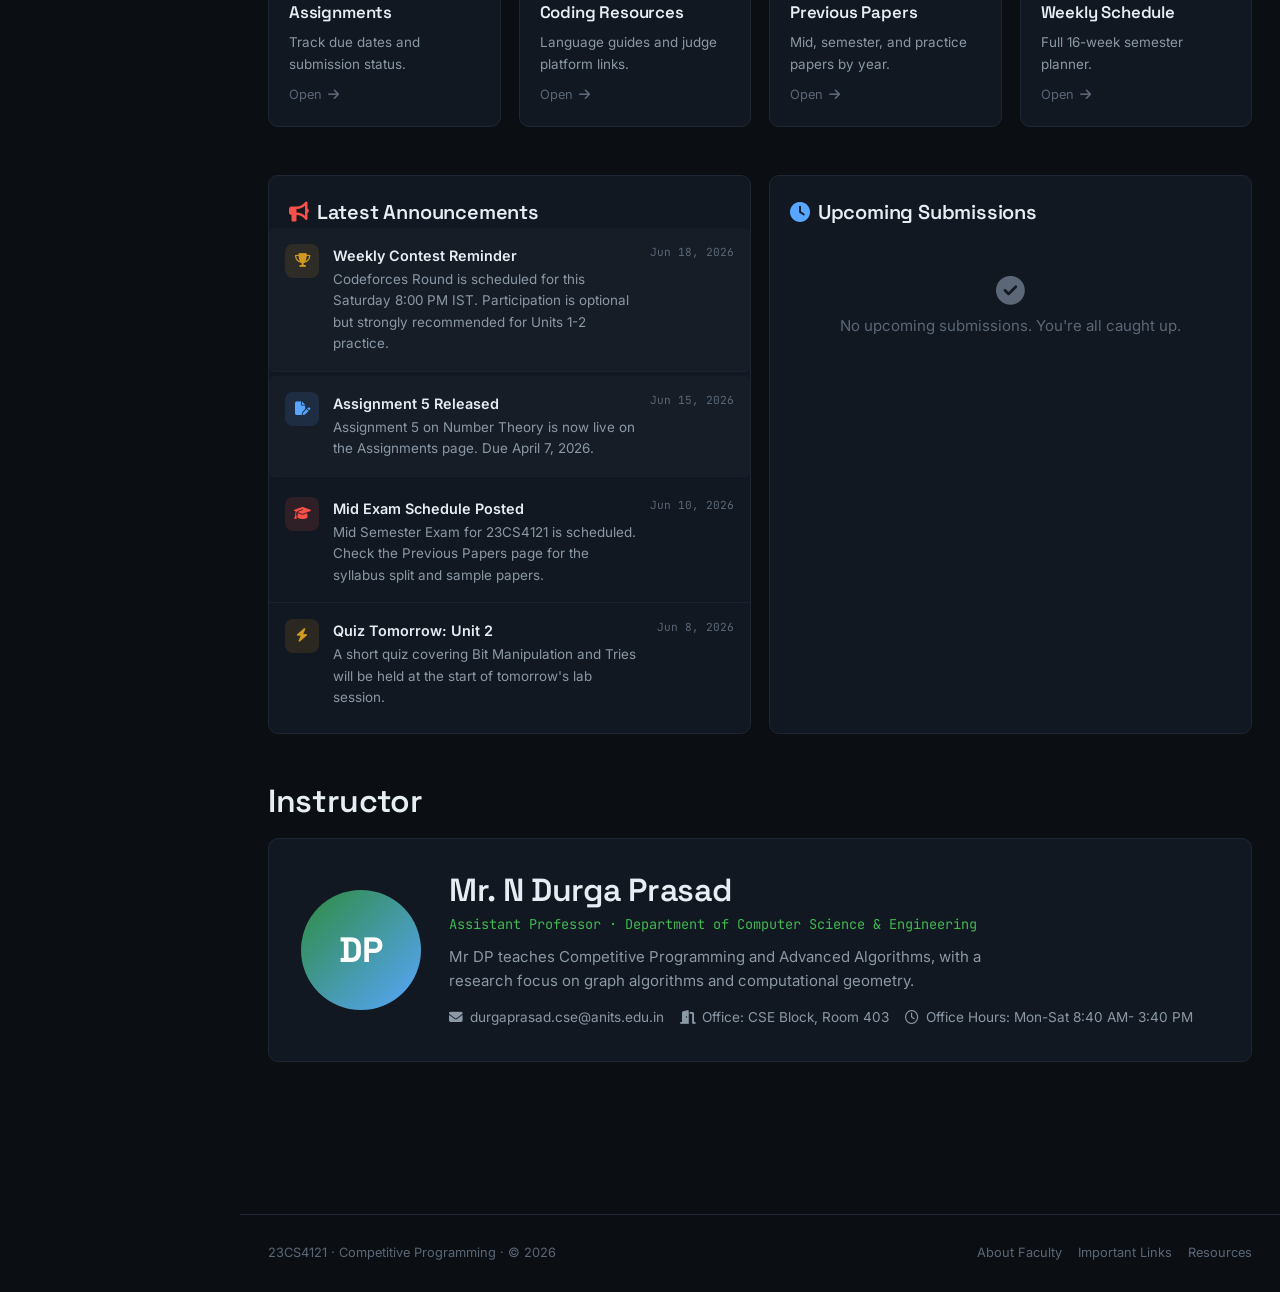
==== commit a9fa751b: "Sem name" ====
--- a/competitive-programming/index.html
+++ b/competitive-programming/index.html
@@ -19,7 +19,7 @@
     <!-- ===================== HERO ===================== -->
     <section class="hero reveal">
       <div class="hero-content">
-        <div class="hero-tag"><span class="dot"></span> Spring 2026 · 16-week course</div>
+        <div class="hero-tag"><span class="dot"></span> III Yr - I Sem 2026 · 16-week course</div>
         <h1>Competitive Programming</h1>
         <p class="hero-desc">A systems-level approach to algorithmic problem solving — search paradigms, data structures, graph theory, and dynamic programming, taught the way contests actually test them.</p>
         <div class="hero-actions">
